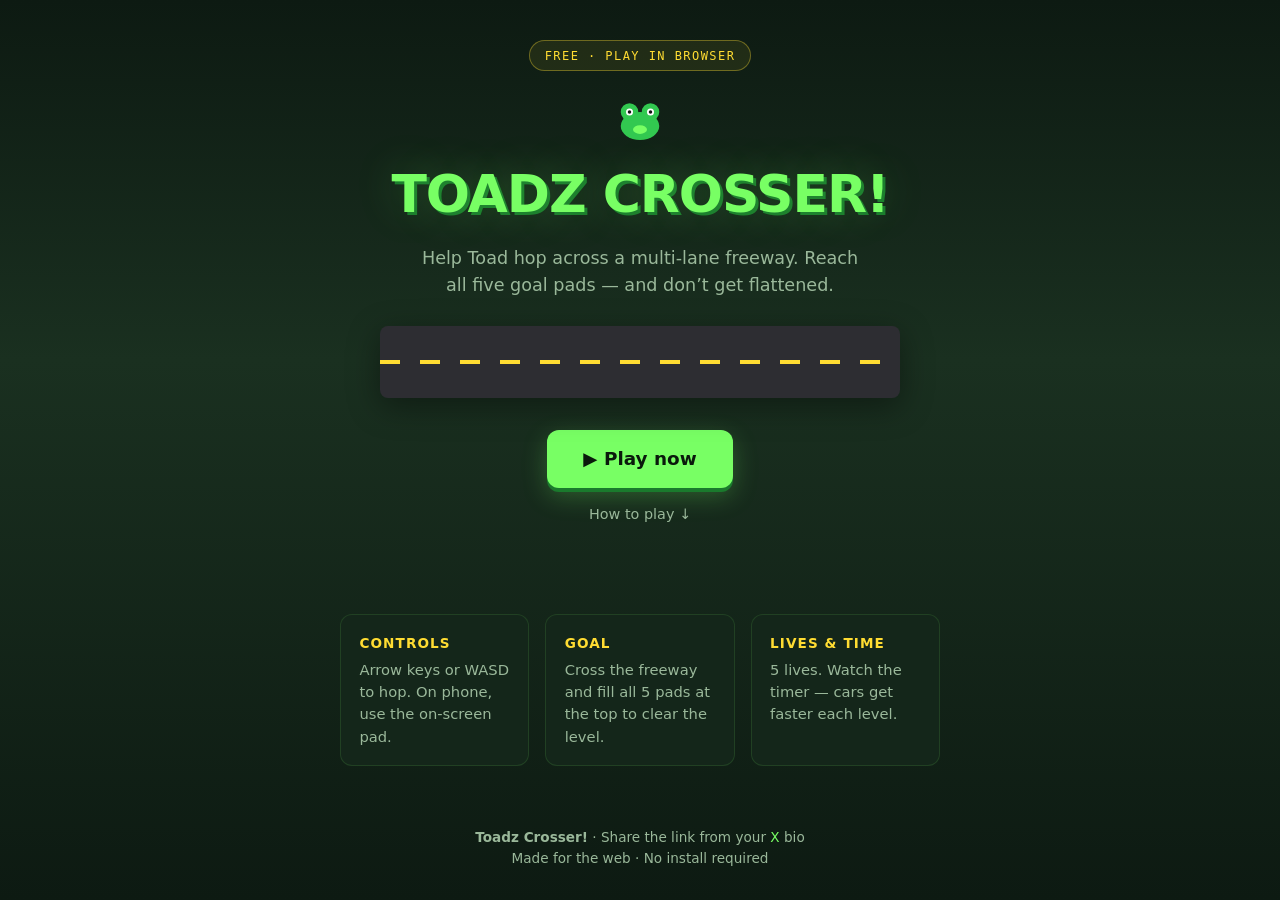
==== index.html @ 5ec3412a "Toadz Crosser! web game Browser version with landing page and playable game for GitHub Pages." ====
<!DOCTYPE html>
<html lang="en">
  <head>
    <meta charset="utf-8" />
    <meta name="viewport" content="width=device-width, initial-scale=1" />
    <meta
      name="description"
      content="Toadz Crosser! — Help a toad hop across a multi-lane freeway. Free browser game."
    />
    <meta name="theme-color" content="#0d1a12" />
    <!-- Open Graph for X / social previews -->
    <meta property="og:title" content="Toadz Crosser!" />
    <meta
      property="og:description"
      content="Help Toad hop across the multi-lane freeway. Free in your browser."
    />
    <meta property="og:type" content="website" />
    <meta name="twitter:card" content="summary_large_image" />
    <meta name="twitter:title" content="Toadz Crosser!" />
    <meta
      name="twitter:description"
      content="Frogger-style toad vs. freeway. Play free in the browser."
    />
    <title>Toadz Crosser! — Free Browser Game</title>
    <link rel="stylesheet" href="css/style.css" />
    <link rel="icon" href="data:image/svg+xml,%3Csvg xmlns='http://www.w3.org/2000/svg' viewBox='0 0 64 64'%3E%3Ccircle cx='32' cy='36' r='18' fill='%2332c850'/%3E%3Ccircle cx='22' cy='22' r='8' fill='%2332c850'/%3E%3Ccircle cx='42' cy='22' r='8' fill='%2332c850'/%3E%3Ccircle cx='22' cy='22' r='3' fill='%23fff'/%3E%3Ccircle cx='42' cy='22' r='3' fill='%23fff'/%3E%3C/svg%3E" />
  </head>
  <body>
    <div class="landing">
      <header class="hero">
        <div class="badge">Free · Play in browser</div>
        <div class="logo-row">
          <svg class="toad-icon" viewBox="0 0 64 64" aria-hidden="true">
            <ellipse cx="32" cy="40" rx="22" ry="16" fill="#32c850" />
            <circle cx="20" cy="24" r="10" fill="#32c850" />
            <circle cx="44" cy="24" r="10" fill="#32c850" />
            <circle cx="20" cy="24" r="4" fill="#fff" />
            <circle cx="44" cy="24" r="4" fill="#fff" />
            <circle cx="20" cy="24" r="2" fill="#111" />
            <circle cx="44" cy="24" r="2" fill="#111" />
            <ellipse cx="32" cy="44" rx="8" ry="5" fill="#78ff64" />
          </svg>
        </div>
        <h1>TOADZ CROSSER!</h1>
        <p class="tagline">
          Help Toad hop across a multi-lane freeway. Reach all five goal pads —
          and don’t get flattened.
        </p>

        <div class="road-strip" aria-hidden="true">
          <div class="car c1"></div>
          <div class="car c2"></div>
        </div>

        <a class="cta" href="play.html">▶ Play now</a>
        <br />
        <a class="cta-secondary" href="play.html#how">How to play ↓</a>
      </header>

      <section class="cards" id="how">
        <article class="card">
          <h3>Controls</h3>
          <p>Arrow keys or WASD to hop. On phone, use the on-screen pad.</p>
        </article>
        <article class="card">
          <h3>Goal</h3>
          <p>Cross the freeway and fill all 5 pads at the top to clear the level.</p>
        </article>
        <article class="card">
          <h3>Lives &amp; time</h3>
          <p>5 lives. Watch the timer — cars get faster each level.</p>
        </article>
      </section>

      <footer class="footer">
        <p>
          <strong>Toadz Crosser!</strong> · Share the link from your
          <a href="https://x.com" rel="noopener">X</a> bio<br />
          Made for the web · No install required
        </p>
      </footer>
    </div>
  </body>
</html>
---- css/style.css ----
/* Toadz Crosser! — site styles */
:root {
  --bg: #0d1a12;
  --panel: #14261a;
  --lime: #78ff64;
  --green: #32c850;
  --dark-green: #1a7a2d;
  --yellow: #ffdc32;
  --road: #2d2d32;
  --white: #f5fff5;
  --muted: #9ab89a;
  --red: #dc3232;
  --font: "Segoe UI", system-ui, -apple-system, sans-serif;
  --mono: "Consolas", "SF Mono", ui-monospace, monospace;
}

*,
*::before,
*::after {
  box-sizing: border-box;
  margin: 0;
  padding: 0;
}

html {
  scroll-behavior: smooth;
}

body {
  font-family: var(--font);
  background: var(--bg);
  color: var(--white);
  min-height: 100vh;
  line-height: 1.5;
}

/* ---- Landing ---- */
.landing {
  min-height: 100vh;
  display: flex;
  flex-direction: column;
  align-items: center;
  background:
    linear-gradient(180deg, #0d1a12 0%, #1a3020 40%, #0d1a12 100%);
  overflow-x: hidden;
}

.hero {
  width: 100%;
  max-width: 720px;
  padding: 2.5rem 1.25rem 3rem;
  text-align: center;
}

.badge {
  display: inline-block;
  font-family: var(--mono);
  font-size: 0.75rem;
  letter-spacing: 0.12em;
  text-transform: uppercase;
  color: var(--yellow);
  border: 1px solid rgba(255, 220, 50, 0.35);
  border-radius: 999px;
  padding: 0.35rem 0.9rem;
  margin-bottom: 1.25rem;
  background: rgba(255, 220, 50, 0.08);
}

.logo-row {
  display: flex;
  align-items: center;
  justify-content: center;
  gap: 0.75rem;
  margin-bottom: 0.5rem;
}

.toad-icon {
  width: 56px;
  height: 56px;
  animation: hop 1.2s ease-in-out infinite;
}

@keyframes hop {
  0%, 100% { transform: translateY(0); }
  40% { transform: translateY(-10px); }
  60% { transform: translateY(-4px); }
}

h1 {
  font-size: clamp(2rem, 6vw, 3.25rem);
  font-weight: 800;
  letter-spacing: -0.02em;
  color: var(--lime);
  text-shadow: 0 0 40px rgba(120, 255, 100, 0.25), 3px 3px 0 var(--dark-green);
  margin-bottom: 0.75rem;
}

.tagline {
  font-size: 1.1rem;
  color: var(--muted);
  max-width: 28rem;
  margin: 0 auto 1.75rem;
}

.road-strip {
  height: 72px;
  width: 100%;
  max-width: 520px;
  margin: 0 auto 2rem;
  background: var(--road);
  border-radius: 8px;
  position: relative;
  overflow: hidden;
  box-shadow: 0 8px 32px rgba(0, 0, 0, 0.4);
}

.road-strip::after {
  content: "";
  position: absolute;
  left: 0;
  right: 0;
  top: 50%;
  height: 4px;
  background: repeating-linear-gradient(
    90deg,
    var(--yellow) 0 20px,
    transparent 20px 40px
  );
  transform: translateY(-50%);
  animation: dash 1.2s linear infinite;
}

@keyframes dash {
  to { background-position: 40px 0; }
}

.car {
  position: absolute;
  top: 12px;
  width: 56px;
  height: 22px;
  border-radius: 5px;
  animation: drive 4s linear infinite;
}

.car.c1 { left: -60px; background: #dc3232; animation-duration: 3.2s; }
.car.c2 { top: 40px; left: -80px; background: #3c78dc; animation-duration: 4.5s; animation-delay: -1.5s; }

@keyframes drive {
  from { transform: translateX(0); }
  to { transform: translateX(620px); }
}

.cta {
  display: inline-flex;
  align-items: center;
  justify-content: center;
  gap: 0.5rem;
  background: var(--lime);
  color: #0a1a0c;
  font-weight: 800;
  font-size: 1.15rem;
  text-decoration: none;
  padding: 0.95rem 2.25rem;
  border-radius: 12px;
  border: none;
  cursor: pointer;
  box-shadow: 0 4px 0 var(--dark-green), 0 8px 24px rgba(120, 255, 100, 0.25);
  transition: transform 0.12s, box-shadow 0.12s;
}

.cta:hover {
  transform: translateY(-2px);
  box-shadow: 0 6px 0 var(--dark-green), 0 12px 28px rgba(120, 255, 100, 0.35);
}

.cta:active {
  transform: translateY(2px);
  box-shadow: 0 2px 0 var(--dark-green);
}

.cta-secondary {
  display: inline-block;
  margin-top: 1rem;
  color: var(--muted);
  font-size: 0.9rem;
  text-decoration: none;
}

.cta-secondary:hover {
  color: var(--lime);
}

.cards {
  display: grid;
  grid-template-columns: repeat(auto-fit, minmax(160px, 1fr));
  gap: 1rem;
  width: 100%;
  max-width: 640px;
  margin: 2.5rem auto 0;
  padding: 0 1.25rem;
  text-align: left;
}

.card {
  background: var(--panel);
  border: 1px solid rgba(120, 255, 100, 0.12);
  border-radius: 12px;
  padding: 1.1rem 1.15rem;
}

.card h3 {
  font-size: 0.85rem;
  text-transform: uppercase;
  letter-spacing: 0.08em;
  color: var(--yellow);
  margin-bottom: 0.4rem;
}

.card p {
  font-size: 0.92rem;
  color: var(--muted);
}

.footer {
  margin-top: auto;
  padding: 2rem 1rem;
  text-align: center;
  font-size: 0.85rem;
  color: var(--muted);
}

.footer a {
  color: var(--lime);
  text-decoration: none;
}

/* ---- Play page ---- */
.play-body {
  display: flex;
  flex-direction: column;
  align-items: center;
  min-height: 100vh;
  background: #0a120e;
  padding: 0.75rem;
}

.play-header {
  width: 100%;
  max-width: 640px;
  display: flex;
  align-items: center;
  justify-content: space-between;
  gap: 0.75rem;
  margin-bottom: 0.5rem;
  flex-wrap: wrap;
}

.play-header h1 {
  font-size: 1.15rem;
  text-shadow: none;
  margin: 0;
}

.play-header a {
  color: var(--muted);
  font-size: 0.9rem;
  text-decoration: none;
}

.play-header a:hover {
  color: var(--lime);
}

#game-wrap {
  position: relative;
  line-height: 0;
  border-radius: 8px;
  overflow: hidden;
  box-shadow: 0 12px 48px rgba(0, 0, 0, 0.55);
  max-width: 100%;
}

#game {
  display: block;
  width: 100%;
  max-width: 640px;
  height: auto;
  background: #000;
  touch-action: none;
  image-rendering: pixelated;
}

.touch-pad {
  display: none;
  margin-top: 0.75rem;
  width: 100%;
  max-width: 280px;
  user-select: none;
}

.touch-pad .row {
  display: flex;
  justify-content: center;
  gap: 0.4rem;
  margin: 0.35rem 0;
}

.touch-pad button {
  width: 64px;
  height: 52px;
  border: none;
  border-radius: 10px;
  background: var(--panel);
  color: var(--lime);
  font-size: 1.4rem;
  font-weight: bold;
  cursor: pointer;
  border: 1px solid rgba(120, 255, 100, 0.2);
}

.touch-pad button:active {
  background: var(--dark-green);
  color: white;
}

@media (max-width: 700px), (pointer: coarse) {
  .touch-pad {
    display: block;
  }
}

.hints {
  margin-top: 0.75rem;
  font-family: var(--mono);
  font-size: 0.8rem;
  color: var(--muted);
  text-align: center;
}
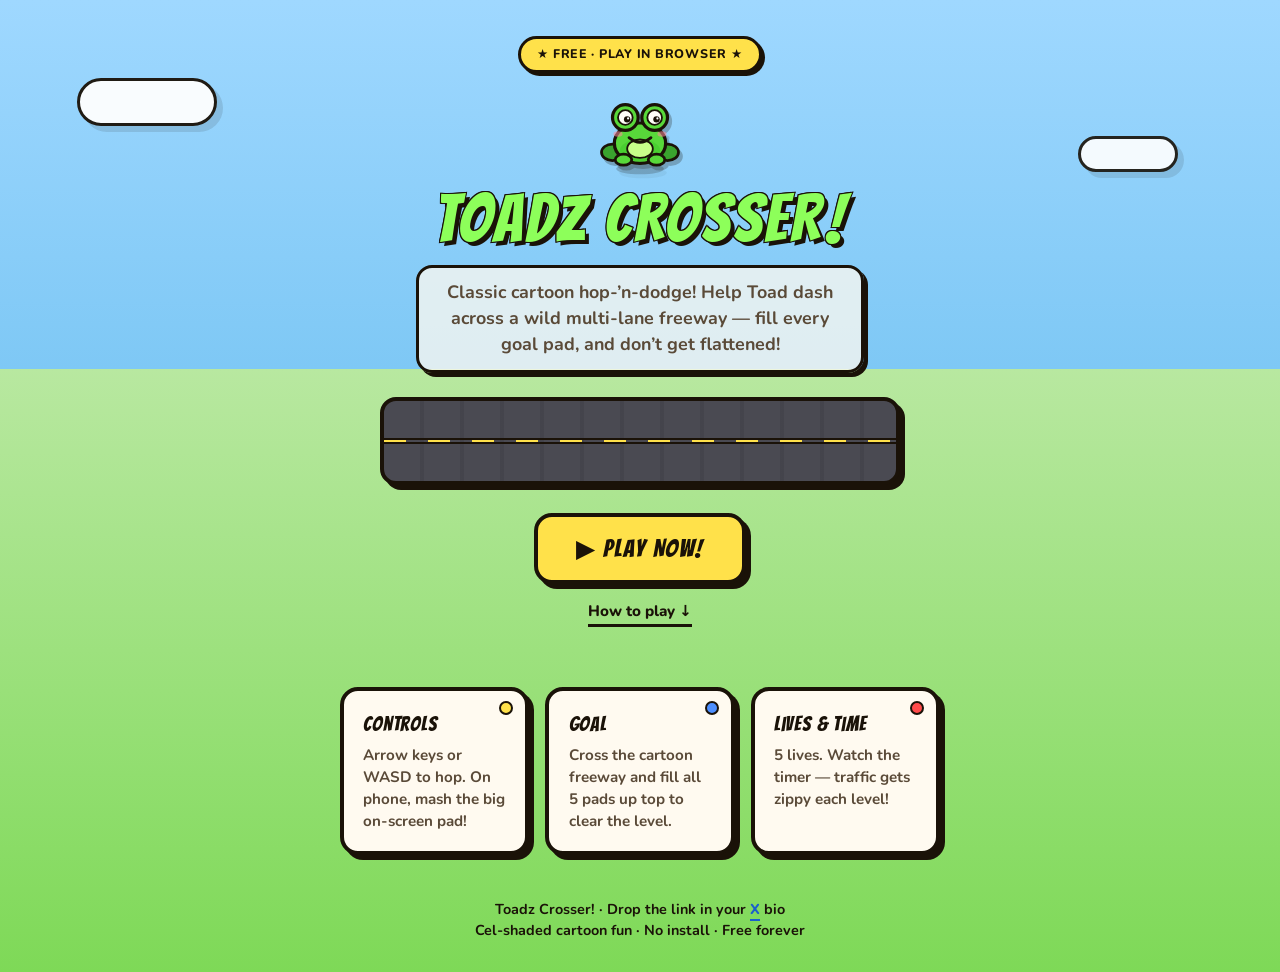
==== commit 39f48fb8: "Cel-shaded American cartoon graphic redesign Bold ink outlines, flat cel colors, comic UI on landing" ====
--- a/index.html
+++ b/index.html
@@ -5,46 +5,77 @@
     <meta name="viewport" content="width=device-width, initial-scale=1" />
     <meta
       name="description"
-      content="Toadz Crosser! — Help a toad hop across a multi-lane freeway. Free browser game."
+      content="Toadz Crosser! — Help a cartoon toad hop across a multi-lane freeway. Free browser game."
     />
-    <meta name="theme-color" content="#0d1a12" />
-    <!-- Open Graph for X / social previews -->
+    <meta name="theme-color" content="#7ec8f5" />
     <meta property="og:title" content="Toadz Crosser!" />
     <meta
       property="og:description"
-      content="Help Toad hop across the multi-lane freeway. Free in your browser."
+      content="Classic cartoon hop-'n-dodge! Help Toad cross the freeway — free in your browser."
     />
     <meta property="og:type" content="website" />
     <meta name="twitter:card" content="summary_large_image" />
     <meta name="twitter:title" content="Toadz Crosser!" />
     <meta
       name="twitter:description"
-      content="Frogger-style toad vs. freeway. Play free in the browser."
+      content="Classic American cartoon-style Frogger. Play free in the browser."
     />
-    <title>Toadz Crosser! — Free Browser Game</title>
+    <title>Toadz Crosser! — Free Cartoon Browser Game</title>
     <link rel="stylesheet" href="css/style.css" />
-    <link rel="icon" href="data:image/svg+xml,%3Csvg xmlns='http://www.w3.org/2000/svg' viewBox='0 0 64 64'%3E%3Ccircle cx='32' cy='36' r='18' fill='%2332c850'/%3E%3Ccircle cx='22' cy='22' r='8' fill='%2332c850'/%3E%3Ccircle cx='42' cy='22' r='8' fill='%2332c850'/%3E%3Ccircle cx='22' cy='22' r='3' fill='%23fff'/%3E%3Ccircle cx='42' cy='22' r='3' fill='%23fff'/%3E%3C/svg%3E" />
+    <link
+      rel="icon"
+      href="data:image/svg+xml,%3Csvg xmlns='http://www.w3.org/2000/svg' viewBox='0 0 64 64'%3E%3Cellipse cx='32' cy='38' rx='20' ry='16' fill='%2358d83a' stroke='%231a1208' stroke-width='3'/%3E%3Ccircle cx='20' cy='22' r='10' fill='%2358d83a' stroke='%231a1208' stroke-width='3'/%3E%3Ccircle cx='44' cy='22' r='10' fill='%2358d83a' stroke='%231a1208' stroke-width='3'/%3E%3Ccircle cx='20' cy='22' r='4' fill='%23fff'/%3E%3Ccircle cx='44' cy='22' r='4' fill='%23fff'/%3E%3Ccircle cx='21' cy='23' r='2' fill='%231a1208'/%3E%3Ccircle cx='45' cy='23' r='2' fill='%231a1208'/%3E%3C/svg%3E"
+    />
   </head>
   <body>
     <div class="landing">
       <header class="hero">
-        <div class="badge">Free · Play in browser</div>
+        <div class="badge">★ Free · Play in browser ★</div>
         <div class="logo-row">
-          <svg class="toad-icon" viewBox="0 0 64 64" aria-hidden="true">
-            <ellipse cx="32" cy="40" rx="22" ry="16" fill="#32c850" />
-            <circle cx="20" cy="24" r="10" fill="#32c850" />
-            <circle cx="44" cy="24" r="10" fill="#32c850" />
-            <circle cx="20" cy="24" r="4" fill="#fff" />
-            <circle cx="44" cy="24" r="4" fill="#fff" />
-            <circle cx="20" cy="24" r="2" fill="#111" />
-            <circle cx="44" cy="24" r="2" fill="#111" />
-            <ellipse cx="32" cy="44" rx="8" ry="5" fill="#78ff64" />
+          <!-- Cel-shaded cartoon toad -->
+          <svg class="toad-icon" viewBox="0 0 96 96" aria-hidden="true">
+            <!-- shadow -->
+            <ellipse cx="48" cy="86" rx="26" ry="6" fill="#1a1208" opacity="0.2" />
+            <!-- back legs -->
+            <ellipse cx="18" cy="68" rx="12" ry="9" fill="#3aa32e" stroke="#1a1208" stroke-width="3" />
+            <ellipse cx="78" cy="68" rx="12" ry="9" fill="#3aa32e" stroke="#1a1208" stroke-width="3" />
+            <!-- body -->
+            <ellipse cx="48" cy="58" rx="28" ry="22" fill="#58d83a" stroke="#1a1208" stroke-width="3.5" />
+            <!-- cel shade band -->
+            <ellipse cx="48" cy="66" rx="22" ry="12" fill="#3fc92a" opacity="0.55" />
+            <!-- belly -->
+            <ellipse cx="48" cy="64" rx="14" ry="10" fill="#c8ff8a" stroke="#1a1208" stroke-width="2" />
+            <!-- front feet -->
+            <ellipse cx="30" cy="76" rx="9" ry="6" fill="#58d83a" stroke="#1a1208" stroke-width="3" />
+            <ellipse cx="66" cy="76" rx="9" ry="6" fill="#58d83a" stroke="#1a1208" stroke-width="3" />
+            <!-- head lumps / eyes -->
+            <circle cx="32" cy="30" r="14" fill="#58d83a" stroke="#1a1208" stroke-width="3.5" />
+            <circle cx="64" cy="30" r="14" fill="#58d83a" stroke="#1a1208" stroke-width="3.5" />
+            <!-- eye whites -->
+            <circle cx="32" cy="30" r="8" fill="#fffdf8" stroke="#1a1208" stroke-width="2" />
+            <circle cx="64" cy="30" r="8" fill="#fffdf8" stroke="#1a1208" stroke-width="2" />
+            <!-- pupils -->
+            <circle cx="34" cy="32" r="3.5" fill="#1a1208" />
+            <circle cx="66" cy="32" r="3.5" fill="#1a1208" />
+            <circle cx="35" cy="31" r="1.2" fill="#fff" />
+            <circle cx="67" cy="31" r="1.2" fill="#fff" />
+            <!-- smile -->
+            <path
+              d="M36 52 Q48 62 60 52"
+              fill="none"
+              stroke="#1a1208"
+              stroke-width="3"
+              stroke-linecap="round"
+            />
+            <!-- cheek blush -->
+            <ellipse cx="24" cy="48" rx="5" ry="3" fill="#ff8a9a" opacity="0.55" />
+            <ellipse cx="72" cy="48" rx="5" ry="3" fill="#ff8a9a" opacity="0.55" />
           </svg>
         </div>
         <h1>TOADZ CROSSER!</h1>
         <p class="tagline">
-          Help Toad hop across a multi-lane freeway. Reach all five goal pads —
-          and don’t get flattened.
+          Classic cartoon hop-’n-dodge! Help Toad dash across a wild multi-lane
+          freeway — fill every goal pad, and don’t get flattened!
         </p>
 
         <div class="road-strip" aria-hidden="true">
@@ -52,31 +83,31 @@
           <div class="car c2"></div>
         </div>
 
-        <a class="cta" href="play.html">▶ Play now</a>
+        <a class="cta" href="play.html">▶ PLAY NOW!</a>
         <br />
-        <a class="cta-secondary" href="play.html#how">How to play ↓</a>
+        <a class="cta-secondary" href="#how">How to play ↓</a>
       </header>
 
       <section class="cards" id="how">
         <article class="card">
           <h3>Controls</h3>
-          <p>Arrow keys or WASD to hop. On phone, use the on-screen pad.</p>
+          <p>Arrow keys or WASD to hop. On phone, mash the big on-screen pad!</p>
         </article>
         <article class="card">
           <h3>Goal</h3>
-          <p>Cross the freeway and fill all 5 pads at the top to clear the level.</p>
+          <p>Cross the cartoon freeway and fill all 5 pads up top to clear the level.</p>
         </article>
         <article class="card">
           <h3>Lives &amp; time</h3>
-          <p>5 lives. Watch the timer — cars get faster each level.</p>
+          <p>5 lives. Watch the timer — traffic gets zippy each level!</p>
         </article>
       </section>
 
       <footer class="footer">
         <p>
-          <strong>Toadz Crosser!</strong> · Share the link from your
+          <strong>Toadz Crosser!</strong> · Drop the link in your
           <a href="https://x.com" rel="noopener">X</a> bio<br />
-          Made for the web · No install required
+          Cel-shaded cartoon fun · No install · Free forever
         </p>
       </footer>
     </div>
--- a/css/style.css
+++ b/css/style.css
@@ -1,17 +1,25 @@
-/* Toadz Crosser! — site styles */
+/* Toadz Crosser! — classic American 2D cartoon / cel-shaded UI */
+@import url("https://fonts.googleapis.com/css2?family=Bangers&family=Nunito:wght@600;700;800&display=swap");
+
 :root {
-  --bg: #0d1a12;
-  --panel: #14261a;
-  --lime: #78ff64;
-  --green: #32c850;
-  --dark-green: #1a7a2d;
-  --yellow: #ffdc32;
-  --road: #2d2d32;
-  --white: #f5fff5;
-  --muted: #9ab89a;
-  --red: #dc3232;
-  --font: "Segoe UI", system-ui, -apple-system, sans-serif;
-  --mono: "Consolas", "SF Mono", ui-monospace, monospace;
+  --ink: #1a1208;
+  --paper: #fff6e0;
+  --sky: #7ec8f5;
+  --sky-deep: #4aa3e0;
+  --grass: #5ecf4a;
+  --grass-dark: #3aa32e;
+  --lime: #8dff5a;
+  --yellow: #ffe14a;
+  --orange: #ff9a3c;
+  --red: #ff4b4b;
+  --blue: #4d8fff;
+  --panel: #fffaf0;
+  --road: #4a4a52;
+  --muted: #5a4a38;
+  --white: #fffdf8;
+  --outline: 3px solid var(--ink);
+  --font-display: "Bangers", "Impact", "Arial Black", sans-serif;
+  --font-body: "Nunito", "Trebuchet MS", system-ui, sans-serif;
 }
 
 *,
@@ -27,43 +35,77 @@
 }
 
 body {
-  font-family: var(--font);
-  background: var(--bg);
-  color: var(--white);
+  font-family: var(--font-body);
+  background: var(--sky);
+  color: var(--ink);
   min-height: 100vh;
-  line-height: 1.5;
-}
-
-/* ---- Landing ---- */
+  line-height: 1.45;
+}
+
+/* ---- Landing: sunny cartoon outdoor ---- */
 .landing {
   min-height: 100vh;
   display: flex;
   flex-direction: column;
   align-items: center;
+  position: relative;
+  overflow-x: hidden;
   background:
-    linear-gradient(180deg, #0d1a12 0%, #1a3020 40%, #0d1a12 100%);
-  overflow-x: hidden;
+    linear-gradient(180deg, #9fd8ff 0%, #7ec8f5 38%, #b8e8a0 38%, #7ed957 100%);
+}
+
+/* Soft cartoon cloud blobs */
+.landing::before,
+.landing::after {
+  content: "";
+  position: absolute;
+  background: #fff;
+  border: 3px solid var(--ink);
+  border-radius: 50px;
+  pointer-events: none;
+  z-index: 0;
+  box-shadow: 6px 6px 0 rgba(26, 18, 8, 0.12);
+}
+
+.landing::before {
+  width: 140px;
+  height: 48px;
+  top: 8%;
+  left: 6%;
+  opacity: 0.95;
+}
+
+.landing::after {
+  width: 100px;
+  height: 36px;
+  top: 14%;
+  right: 8%;
+  opacity: 0.9;
 }
 
 .hero {
   width: 100%;
   max-width: 720px;
-  padding: 2.5rem 1.25rem 3rem;
+  padding: 2.25rem 1.25rem 2rem;
   text-align: center;
+  position: relative;
+  z-index: 1;
 }
 
 .badge {
   display: inline-block;
-  font-family: var(--mono);
-  font-size: 0.75rem;
-  letter-spacing: 0.12em;
+  font-family: var(--font-body);
+  font-size: 0.78rem;
+  font-weight: 800;
+  letter-spacing: 0.06em;
   text-transform: uppercase;
-  color: var(--yellow);
-  border: 1px solid rgba(255, 220, 50, 0.35);
+  color: var(--ink);
+  border: var(--outline);
   border-radius: 999px;
-  padding: 0.35rem 0.9rem;
-  margin-bottom: 1.25rem;
-  background: rgba(255, 220, 50, 0.08);
+  padding: 0.4rem 1rem;
+  margin-bottom: 1.1rem;
+  background: var(--yellow);
+  box-shadow: 3px 3px 0 var(--ink);
 }
 
 .logo-row {
@@ -71,47 +113,77 @@
   align-items: center;
   justify-content: center;
   gap: 0.75rem;
-  margin-bottom: 0.5rem;
+  margin-bottom: 0.35rem;
 }
 
 .toad-icon {
-  width: 56px;
-  height: 56px;
-  animation: hop 1.2s ease-in-out infinite;
+  width: 88px;
+  height: 88px;
+  animation: hop 1.15s ease-in-out infinite;
+  filter: drop-shadow(3px 4px 0 rgba(26, 18, 8, 0.25));
 }
 
 @keyframes hop {
-  0%, 100% { transform: translateY(0); }
-  40% { transform: translateY(-10px); }
-  60% { transform: translateY(-4px); }
+  0%, 100% { transform: translateY(0) rotate(-2deg); }
+  40% { transform: translateY(-14px) rotate(2deg); }
+  60% { transform: translateY(-6px) rotate(-1deg); }
 }
 
 h1 {
-  font-size: clamp(2rem, 6vw, 3.25rem);
-  font-weight: 800;
-  letter-spacing: -0.02em;
+  font-family: var(--font-display);
+  font-size: clamp(2.6rem, 9vw, 4.2rem);
+  font-weight: 400;
+  letter-spacing: 0.04em;
   color: var(--lime);
-  text-shadow: 0 0 40px rgba(120, 255, 100, 0.25), 3px 3px 0 var(--dark-green);
-  margin-bottom: 0.75rem;
+  /* Classic cartoon stroke + drop */
+  -webkit-text-stroke: 2px var(--ink);
+  paint-order: stroke fill;
+  text-shadow:
+    4px 4px 0 var(--ink),
+    -1px -1px 0 var(--ink),
+    1px -1px 0 var(--ink),
+    -1px 1px 0 var(--ink);
+  margin-bottom: 0.65rem;
+  line-height: 1.05;
 }
 
 .tagline {
-  font-size: 1.1rem;
+  font-size: 1.12rem;
+  font-weight: 700;
   color: var(--muted);
   max-width: 28rem;
-  margin: 0 auto 1.75rem;
-}
-
+  margin: 0 auto 1.5rem;
+  background: rgba(255, 250, 240, 0.75);
+  border: 3px solid var(--ink);
+  border-radius: 16px;
+  padding: 0.75rem 1rem;
+  box-shadow: 4px 4px 0 var(--ink);
+}
+
+/* Freeway strip — bold comic panel */
 .road-strip {
-  height: 72px;
+  height: 88px;
   width: 100%;
   max-width: 520px;
-  margin: 0 auto 2rem;
+  margin: 0 auto 1.75rem;
   background: var(--road);
-  border-radius: 8px;
+  border: 4px solid var(--ink);
+  border-radius: 16px;
   position: relative;
   overflow: hidden;
-  box-shadow: 0 8px 32px rgba(0, 0, 0, 0.4);
+  box-shadow: 5px 5px 0 var(--ink);
+}
+
+.road-strip::before {
+  content: "";
+  position: absolute;
+  inset: 0;
+  background: repeating-linear-gradient(
+    90deg,
+    transparent 0 36px,
+    rgba(0, 0, 0, 0.08) 36px 40px
+  );
+  pointer-events: none;
 }
 
 .road-strip::after {
@@ -120,75 +192,126 @@
   left: 0;
   right: 0;
   top: 50%;
-  height: 4px;
+  height: 6px;
+  margin-top: -3px;
   background: repeating-linear-gradient(
     90deg,
-    var(--yellow) 0 20px,
-    transparent 20px 40px
+    var(--yellow) 0 22px,
+    transparent 22px 44px
   );
-  transform: translateY(-50%);
-  animation: dash 1.2s linear infinite;
+  border-top: 2px solid var(--ink);
+  border-bottom: 2px solid var(--ink);
+  animation: dash 1.1s linear infinite;
+  z-index: 0;
 }
 
 @keyframes dash {
-  to { background-position: 40px 0; }
-}
-
+  to { background-position: 44px 0; }
+}
+
+/* Cartoon cars on strip */
 .car {
   position: absolute;
-  top: 12px;
-  width: 56px;
-  height: 22px;
-  border-radius: 5px;
+  z-index: 1;
+  top: 10px;
+  width: 70px;
+  height: 28px;
+  border: 3px solid var(--ink);
+  border-radius: 10px 14px 8px 8px;
   animation: drive 4s linear infinite;
-}
-
-.car.c1 { left: -60px; background: #dc3232; animation-duration: 3.2s; }
-.car.c2 { top: 40px; left: -80px; background: #3c78dc; animation-duration: 4.5s; animation-delay: -1.5s; }
+  box-shadow: inset -8px 0 0 rgba(0, 0, 0, 0.15);
+}
+
+.car::before {
+  content: "";
+  position: absolute;
+  top: 4px;
+  width: 18px;
+  height: 14px;
+  background: #a8e0ff;
+  border: 2px solid var(--ink);
+  border-radius: 4px;
+}
+
+.car.c1 {
+  left: -80px;
+  background: #ff4b4b;
+  animation-duration: 3.1s;
+}
+.car.c1::before { right: 8px; }
+
+.car.c2 {
+  top: 48px;
+  left: -100px;
+  background: #4d8fff;
+  animation-duration: 4.4s;
+  animation-delay: -1.4s;
+}
+.car.c2::before { left: 8px; }
+
+.car::after {
+  content: "";
+  position: absolute;
+  bottom: -6px;
+  left: 8px;
+  right: 8px;
+  height: 8px;
+  background:
+    radial-gradient(circle at 20% 50%, #222 0 5px, transparent 5.5px),
+    radial-gradient(circle at 80% 50%, #222 0 5px, transparent 5.5px);
+}
 
 @keyframes drive {
   from { transform: translateX(0); }
-  to { transform: translateX(620px); }
+  to { transform: translateX(640px); }
 }
 
 .cta {
   display: inline-flex;
   align-items: center;
   justify-content: center;
-  gap: 0.5rem;
-  background: var(--lime);
-  color: #0a1a0c;
-  font-weight: 800;
-  font-size: 1.15rem;
+  gap: 0.45rem;
+  background: var(--yellow);
+  color: var(--ink);
+  font-family: var(--font-display);
+  font-weight: 400;
+  font-size: 1.55rem;
+  letter-spacing: 0.06em;
   text-decoration: none;
-  padding: 0.95rem 2.25rem;
-  border-radius: 12px;
-  border: none;
+  padding: 0.85rem 2.4rem;
+  border-radius: 18px;
+  border: 4px solid var(--ink);
   cursor: pointer;
-  box-shadow: 0 4px 0 var(--dark-green), 0 8px 24px rgba(120, 255, 100, 0.25);
-  transition: transform 0.12s, box-shadow 0.12s;
+  box-shadow: 5px 5px 0 var(--ink);
+  transition: transform 0.1s, box-shadow 0.1s;
+  -webkit-text-stroke: 0;
 }
 
 .cta:hover {
-  transform: translateY(-2px);
-  box-shadow: 0 6px 0 var(--dark-green), 0 12px 28px rgba(120, 255, 100, 0.35);
+  transform: translate(-2px, -2px);
+  box-shadow: 7px 7px 0 var(--ink);
+  background: #fff06a;
 }
 
 .cta:active {
-  transform: translateY(2px);
-  box-shadow: 0 2px 0 var(--dark-green);
+  transform: translate(3px, 3px);
+  box-shadow: 2px 2px 0 var(--ink);
 }
 
 .cta-secondary {
   display: inline-block;
   margin-top: 1rem;
-  color: var(--muted);
-  font-size: 0.9rem;
+  color: var(--ink);
+  font-size: 0.95rem;
+  font-weight: 800;
   text-decoration: none;
+  border-bottom: 3px solid var(--ink);
+  padding-bottom: 2px;
 }
 
 .cta-secondary:hover {
-  color: var(--lime);
+  color: #1a6a20;
+  border-color: #1a6a20;
 }
 
 .cards {
@@ -197,42 +320,68 @@
   gap: 1rem;
   width: 100%;
   max-width: 640px;
-  margin: 2.5rem auto 0;
-  padding: 0 1.25rem;
+  margin: 1.75rem auto 0;
+  padding: 0 1.25rem 1rem;
   text-align: left;
+  position: relative;
+  z-index: 1;
 }
 
 .card {
   background: var(--panel);
-  border: 1px solid rgba(120, 255, 100, 0.12);
-  border-radius: 12px;
-  padding: 1.1rem 1.15rem;
-}
+  border: 4px solid var(--ink);
+  border-radius: 18px;
+  padding: 1.15rem 1.2rem;
+  box-shadow: 5px 5px 0 var(--ink);
+  position: relative;
+}
+
+.card::before {
+  content: "";
+  position: absolute;
+  top: 10px;
+  right: 12px;
+  width: 14px;
+  height: 14px;
+  border-radius: 50%;
+  background: var(--yellow);
+  border: 2px solid var(--ink);
+}
+
+.card:nth-child(2)::before { background: var(--blue); }
+.card:nth-child(3)::before { background: var(--red); }
 
 .card h3 {
-  font-size: 0.85rem;
-  text-transform: uppercase;
-  letter-spacing: 0.08em;
-  color: var(--yellow);
-  margin-bottom: 0.4rem;
+  font-family: var(--font-display);
+  font-size: 1.25rem;
+  letter-spacing: 0.04em;
+  color: var(--ink);
+  margin-bottom: 0.35rem;
+  font-weight: 400;
 }
 
 .card p {
-  font-size: 0.92rem;
+  font-size: 0.95rem;
+  font-weight: 700;
   color: var(--muted);
 }
 
 .footer {
   margin-top: auto;
-  padding: 2rem 1rem;
+  padding: 1.75rem 1rem 2rem;
   text-align: center;
-  font-size: 0.85rem;
-  color: var(--muted);
+  font-size: 0.9rem;
+  font-weight: 700;
+  color: var(--ink);
+  position: relative;
+  z-index: 1;
 }
 
 .footer a {
-  color: var(--lime);
+  color: #1a5fcc;
+  font-weight: 800;
   text-decoration: none;
+  border-bottom: 2px solid #1a5fcc;
 }
 
 /* ---- Play page ---- */
@@ -241,7 +390,8 @@
   flex-direction: column;
   align-items: center;
   min-height: 100vh;
-  background: #0a120e;
+  background:
+    linear-gradient(180deg, #8fd0ff 0%, #6bb8f0 30%, #7ed957 30%, #5ecf4a 100%);
   padding: 0.75rem;
 }
 
@@ -252,33 +402,42 @@
   align-items: center;
   justify-content: space-between;
   gap: 0.75rem;
-  margin-bottom: 0.5rem;
+  margin-bottom: 0.55rem;
   flex-wrap: wrap;
 }
 
 .play-header h1 {
-  font-size: 1.15rem;
-  text-shadow: none;
+  font-size: 1.65rem;
   margin: 0;
+  -webkit-text-stroke: 1.5px var(--ink);
+  text-shadow: 2px 2px 0 var(--ink);
 }
 
 .play-header a {
-  color: var(--muted);
-  font-size: 0.9rem;
+  color: var(--ink);
+  font-size: 0.95rem;
+  font-weight: 800;
   text-decoration: none;
+  background: var(--panel);
+  border: 3px solid var(--ink);
+  border-radius: 999px;
+  padding: 0.35rem 0.9rem;
+  box-shadow: 3px 3px 0 var(--ink);
 }
 
 .play-header a:hover {
-  color: var(--lime);
+  background: var(--yellow);
 }
 
 #game-wrap {
   position: relative;
   line-height: 0;
-  border-radius: 8px;
+  border-radius: 16px;
   overflow: hidden;
-  box-shadow: 0 12px 48px rgba(0, 0, 0, 0.55);
   max-width: 100%;
+  border: 5px solid var(--ink);
+  box-shadow: 6px 6px 0 var(--ink);
+  background: #1a1208;
 }
 
 #game {
@@ -286,14 +445,15 @@
   width: 100%;
   max-width: 640px;
   height: auto;
-  background: #000;
+  background: #4aa3e0;
   touch-action: none;
-  image-rendering: pixelated;
+  /* Smooth cartoon, not pixel art */
+  image-rendering: auto;
 }
 
 .touch-pad {
   display: none;
-  margin-top: 0.75rem;
+  margin-top: 0.85rem;
   width: 100%;
   max-width: 280px;
   user-select: none;
@@ -302,26 +462,27 @@
 .touch-pad .row {
   display: flex;
   justify-content: center;
-  gap: 0.4rem;
+  gap: 0.45rem;
   margin: 0.35rem 0;
 }
 
 .touch-pad button {
-  width: 64px;
-  height: 52px;
-  border: none;
-  border-radius: 10px;
-  background: var(--panel);
-  color: var(--lime);
-  font-size: 1.4rem;
+  width: 68px;
+  height: 56px;
+  border-radius: 16px;
+  background: var(--yellow);
+  color: var(--ink);
+  font-size: 1.45rem;
   font-weight: bold;
   cursor: pointer;
-  border: 1px solid rgba(120, 255, 100, 0.2);
+  border: 4px solid var(--ink);
+  box-shadow: 3px 3px 0 var(--ink);
 }
 
 .touch-pad button:active {
-  background: var(--dark-green);
-  color: white;
+  background: var(--orange);
+  transform: translate(2px, 2px);
+  box-shadow: 1px 1px 0 var(--ink);
 }
 
 @media (max-width: 700px), (pointer: coarse) {
@@ -331,9 +492,15 @@
 }
 
 .hints {
-  margin-top: 0.75rem;
-  font-family: var(--mono);
-  font-size: 0.8rem;
-  color: var(--muted);
+  margin-top: 0.85rem;
+  font-family: var(--font-body);
+  font-size: 0.85rem;
+  font-weight: 800;
+  color: var(--ink);
   text-align: center;
-}
+  background: rgba(255, 250, 240, 0.85);
+  border: 3px solid var(--ink);
+  border-radius: 12px;
+  padding: 0.4rem 0.85rem;
+  box-shadow: 3px 3px 0 var(--ink);
+}
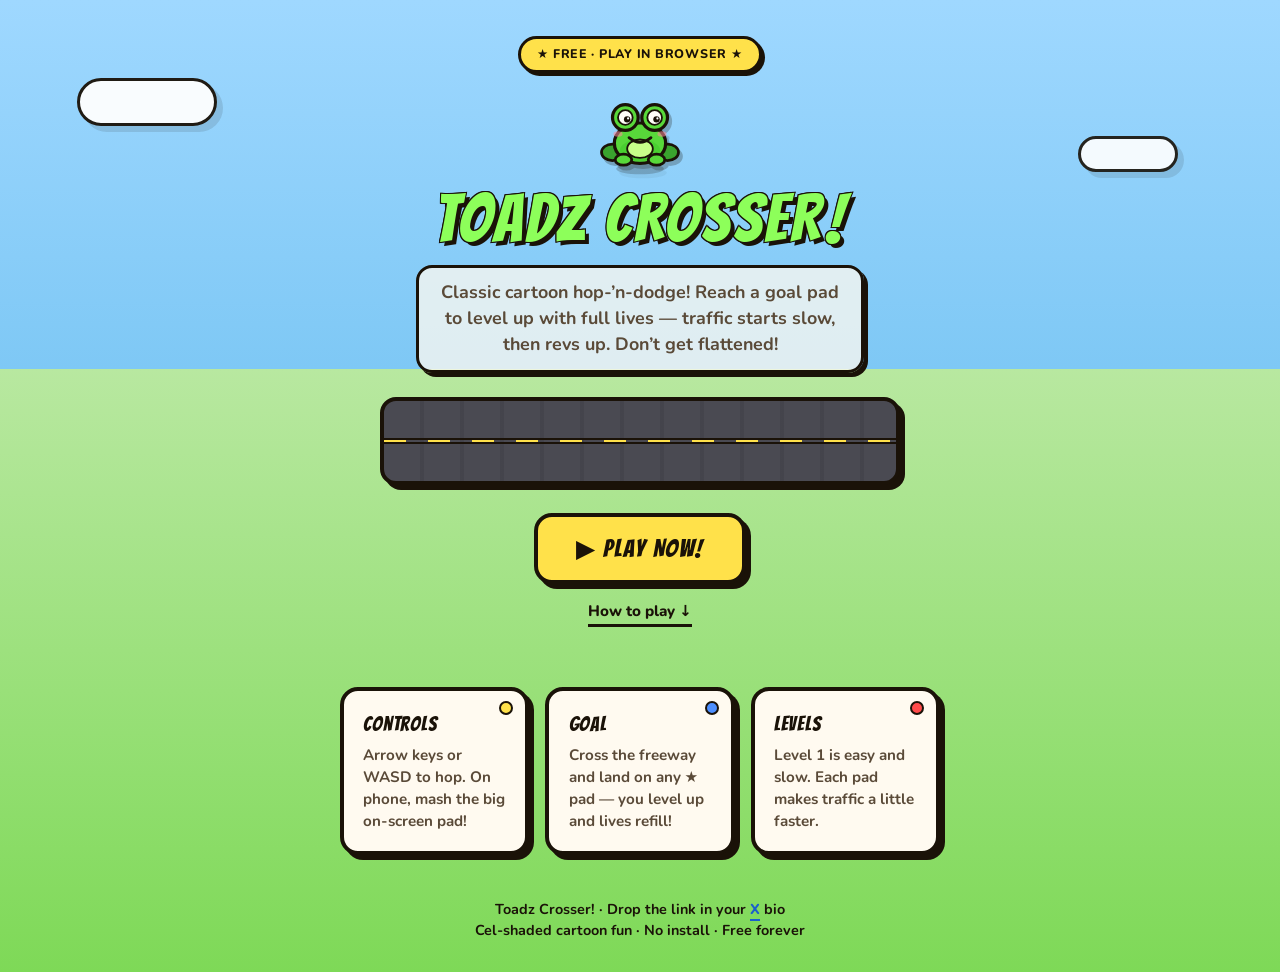
==== commit 62858041: "Rubber-hose hops, POW hits, easier L1, pad = level up - Exaggerated squash/stretch hop with speed li" ====
--- a/index.html
+++ b/index.html
@@ -74,8 +74,8 @@
         </div>
         <h1>TOADZ CROSSER!</h1>
         <p class="tagline">
-          Classic cartoon hop-’n-dodge! Help Toad dash across a wild multi-lane
-          freeway — fill every goal pad, and don’t get flattened!
+          Classic cartoon hop-’n-dodge! Reach a goal pad to level up with full
+          lives — traffic starts slow, then revs up. Don’t get flattened!
         </p>
 
         <div class="road-strip" aria-hidden="true">
@@ -95,11 +95,11 @@
         </article>
         <article class="card">
           <h3>Goal</h3>
-          <p>Cross the cartoon freeway and fill all 5 pads up top to clear the level.</p>
+          <p>Cross the freeway and land on any ★ pad — you level up and lives refill!</p>
         </article>
         <article class="card">
-          <h3>Lives &amp; time</h3>
-          <p>5 lives. Watch the timer — traffic gets zippy each level!</p>
+          <h3>Levels</h3>
+          <p>Level 1 is easy and slow. Each pad makes traffic a little faster.</p>
         </article>
       </section>
 
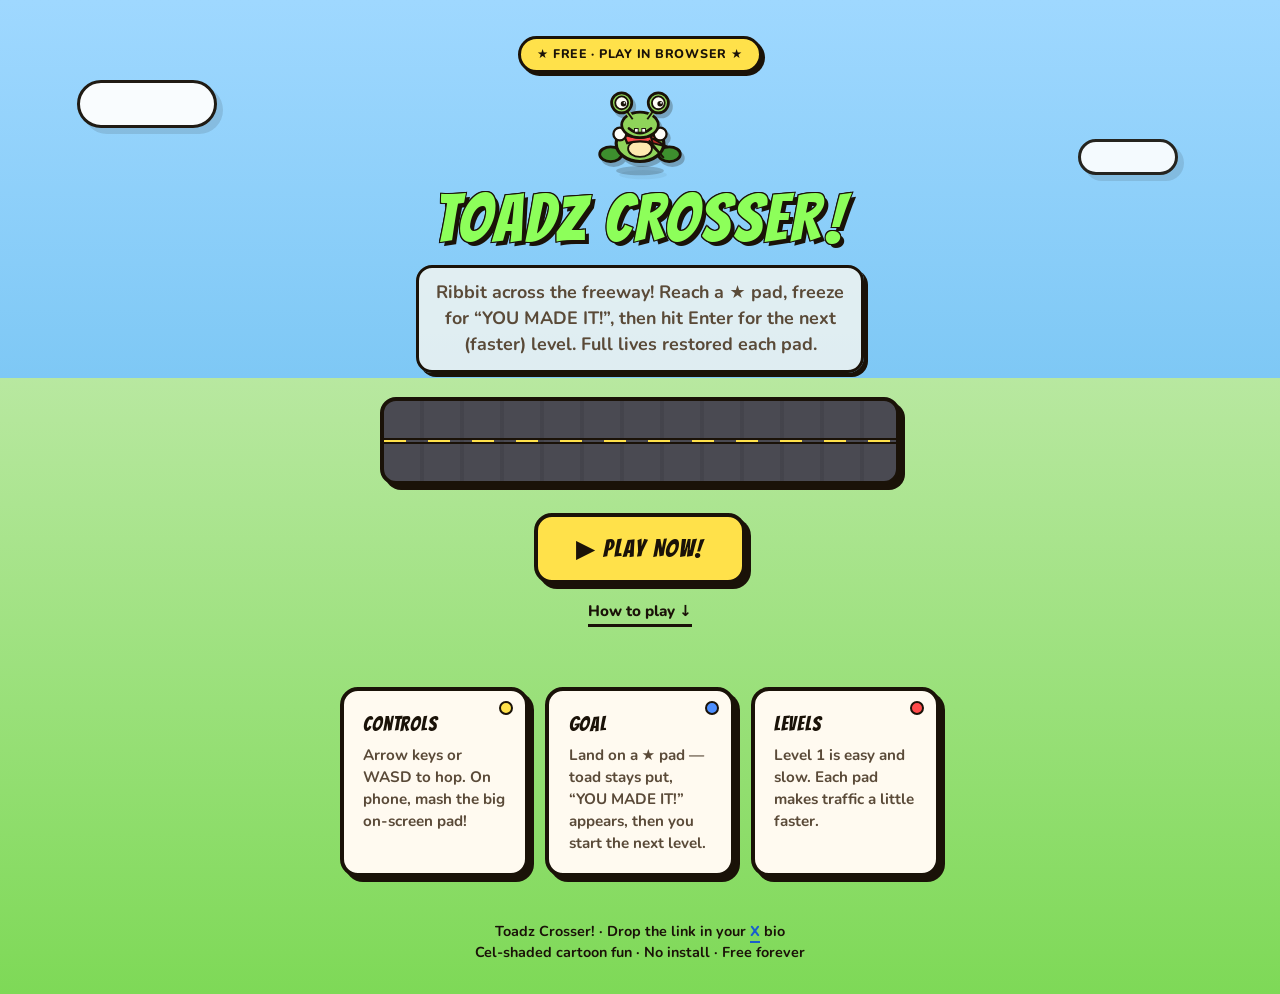
==== commit 9d71eb3f: "New toad look, audio, and YOU MADE IT! pad pause - Redesigned olive toad with spots, scarf, stalk ey" ====
--- a/index.html
+++ b/index.html
@@ -32,50 +32,42 @@
       <header class="hero">
         <div class="badge">★ Free · Play in browser ★</div>
         <div class="logo-row">
-          <!-- Cel-shaded cartoon toad -->
+          <!-- Olive toad: gold spots, cream belly, red scarf, stalk eyes -->
           <svg class="toad-icon" viewBox="0 0 96 96" aria-hidden="true">
-            <!-- shadow -->
-            <ellipse cx="48" cy="86" rx="26" ry="6" fill="#1a1208" opacity="0.2" />
-            <!-- back legs -->
-            <ellipse cx="18" cy="68" rx="12" ry="9" fill="#3aa32e" stroke="#1a1208" stroke-width="3" />
-            <ellipse cx="78" cy="68" rx="12" ry="9" fill="#3aa32e" stroke="#1a1208" stroke-width="3" />
-            <!-- body -->
-            <ellipse cx="48" cy="58" rx="28" ry="22" fill="#58d83a" stroke="#1a1208" stroke-width="3.5" />
-            <!-- cel shade band -->
-            <ellipse cx="48" cy="66" rx="22" ry="12" fill="#3fc92a" opacity="0.55" />
-            <!-- belly -->
-            <ellipse cx="48" cy="64" rx="14" ry="10" fill="#c8ff8a" stroke="#1a1208" stroke-width="2" />
-            <!-- front feet -->
-            <ellipse cx="30" cy="76" rx="9" ry="6" fill="#58d83a" stroke="#1a1208" stroke-width="3" />
-            <ellipse cx="66" cy="76" rx="9" ry="6" fill="#58d83a" stroke="#1a1208" stroke-width="3" />
-            <!-- head lumps / eyes -->
-            <circle cx="32" cy="30" r="14" fill="#58d83a" stroke="#1a1208" stroke-width="3.5" />
-            <circle cx="64" cy="30" r="14" fill="#58d83a" stroke="#1a1208" stroke-width="3.5" />
-            <!-- eye whites -->
-            <circle cx="32" cy="30" r="8" fill="#fffdf8" stroke="#1a1208" stroke-width="2" />
-            <circle cx="64" cy="30" r="8" fill="#fffdf8" stroke="#1a1208" stroke-width="2" />
-            <!-- pupils -->
-            <circle cx="34" cy="32" r="3.5" fill="#1a1208" />
-            <circle cx="66" cy="32" r="3.5" fill="#1a1208" />
-            <circle cx="35" cy="31" r="1.2" fill="#fff" />
-            <circle cx="67" cy="31" r="1.2" fill="#fff" />
-            <!-- smile -->
-            <path
-              d="M36 52 Q48 62 60 52"
-              fill="none"
-              stroke="#1a1208"
-              stroke-width="3"
-              stroke-linecap="round"
-            />
-            <!-- cheek blush -->
-            <ellipse cx="24" cy="48" rx="5" ry="3" fill="#ff8a9a" opacity="0.55" />
-            <ellipse cx="72" cy="48" rx="5" ry="3" fill="#ff8a9a" opacity="0.55" />
+            <ellipse cx="48" cy="88" rx="26" ry="5" fill="#1a1208" opacity="0.2" />
+            <ellipse cx="16" cy="70" rx="12" ry="8" fill="#3d8f2e" stroke="#1a1208" stroke-width="3" />
+            <ellipse cx="80" cy="70" rx="12" ry="8" fill="#3d8f2e" stroke="#1a1208" stroke-width="3" />
+            <ellipse cx="48" cy="58" rx="26" ry="20" fill="#8fd45a" stroke="#1a1208" stroke-width="3.5" />
+            <circle cx="38" cy="52" r="4" fill="#c8e86a" stroke="#1a1208" stroke-width="1.5" />
+            <circle cx="58" cy="60" r="3.5" fill="#c8e86a" stroke="#1a1208" stroke-width="1.5" />
+            <ellipse cx="48" cy="64" rx="13" ry="9" fill="#ffe9b0" stroke="#1a1208" stroke-width="2" />
+            <path d="M30 48 Q48 56 66 48 L62 58 Q48 54 34 58 Z" fill="#ff4b4b" stroke="#1a1208" stroke-width="2.5" />
+            <path d="M60 52 L78 62 L62 58 Z" fill="#c02828" stroke="#1a1208" stroke-width="2" />
+            <path d="M58 55 L74 74 L60 60 Z" fill="#c02828" stroke="#1a1208" stroke-width="2" />
+            <circle cx="26" cy="48" r="7" fill="#fffdf8" stroke="#1a1208" stroke-width="2.5" />
+            <circle cx="70" cy="48" r="7" fill="#fffdf8" stroke="#1a1208" stroke-width="2.5" />
+            <ellipse cx="48" cy="38" rx="20" ry="14" fill="#8fd45a" stroke="#1a1208" stroke-width="3" />
+            <line x1="40" y1="32" x2="30" y2="18" stroke="#8fd45a" stroke-width="5" />
+            <line x1="56" y1="32" x2="66" y2="18" stroke="#8fd45a" stroke-width="5" />
+            <line x1="40" y1="32" x2="30" y2="18" stroke="#1a1208" stroke-width="2" />
+            <line x1="56" y1="32" x2="66" y2="18" stroke="#1a1208" stroke-width="2" />
+            <circle cx="28" cy="14" r="11" fill="#8fd45a" stroke="#1a1208" stroke-width="3" />
+            <circle cx="68" cy="14" r="11" fill="#8fd45a" stroke="#1a1208" stroke-width="3" />
+            <circle cx="28" cy="14" r="7" fill="#fffdf8" stroke="#1a1208" stroke-width="2" />
+            <circle cx="68" cy="14" r="7" fill="#fffdf8" stroke="#1a1208" stroke-width="2" />
+            <circle cx="30" cy="15" r="3" fill="#1a1208" />
+            <circle cx="70" cy="15" r="3" fill="#1a1208" />
+            <circle cx="31" cy="14" r="1" fill="#fff" />
+            <circle cx="71" cy="14" r="1" fill="#fff" />
+            <path d="M36 42 Q48 52 60 42" fill="none" stroke="#1a1208" stroke-width="3" stroke-linecap="round" />
+            <rect x="42" y="42" width="4" height="4" fill="#fff" stroke="#1a1208" stroke-width="1" />
+            <rect x="50" y="42" width="4" height="4" fill="#fff" stroke="#1a1208" stroke-width="1" />
           </svg>
         </div>
         <h1>TOADZ CROSSER!</h1>
         <p class="tagline">
-          Classic cartoon hop-’n-dodge! Reach a goal pad to level up with full
-          lives — traffic starts slow, then revs up. Don’t get flattened!
+          Ribbit across the freeway! Reach a ★ pad, freeze for “YOU MADE IT!”,
+          then hit Enter for the next (faster) level. Full lives restored each pad.
         </p>
 
         <div class="road-strip" aria-hidden="true">
@@ -95,7 +87,7 @@
         </article>
         <article class="card">
           <h3>Goal</h3>
-          <p>Cross the freeway and land on any ★ pad — you level up and lives refill!</p>
+          <p>Land on a ★ pad — toad stays put, “YOU MADE IT!” appears, then you start the next level.</p>
         </article>
         <article class="card">
           <h3>Levels</h3>
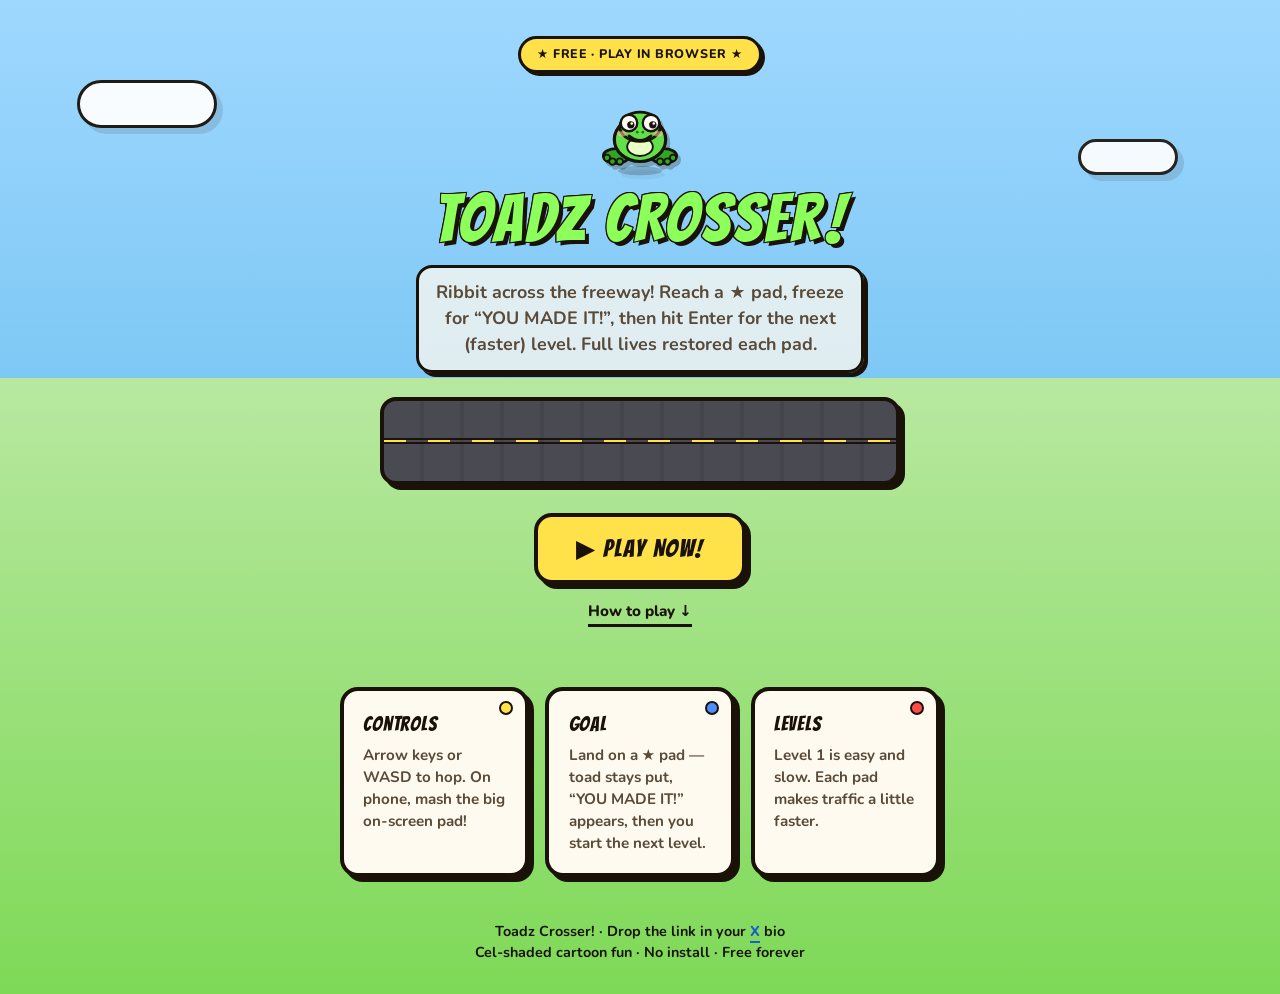
==== commit 4ff42cd4: "New frog look, box trucks, clearer Made It text - Rounder apple-green frog with face eyes, freckles," ====
--- a/index.html
+++ b/index.html
@@ -32,36 +32,33 @@
       <header class="hero">
         <div class="badge">★ Free · Play in browser ★</div>
         <div class="logo-row">
-          <!-- Olive toad: gold spots, cream belly, red scarf, stalk eyes -->
+          <!-- Bright apple-green frog: face eyes, freckles, webbed feet -->
           <svg class="toad-icon" viewBox="0 0 96 96" aria-hidden="true">
-            <ellipse cx="48" cy="88" rx="26" ry="5" fill="#1a1208" opacity="0.2" />
-            <ellipse cx="16" cy="70" rx="12" ry="8" fill="#3d8f2e" stroke="#1a1208" stroke-width="3" />
-            <ellipse cx="80" cy="70" rx="12" ry="8" fill="#3d8f2e" stroke="#1a1208" stroke-width="3" />
-            <ellipse cx="48" cy="58" rx="26" ry="20" fill="#8fd45a" stroke="#1a1208" stroke-width="3.5" />
-            <circle cx="38" cy="52" r="4" fill="#c8e86a" stroke="#1a1208" stroke-width="1.5" />
-            <circle cx="58" cy="60" r="3.5" fill="#c8e86a" stroke="#1a1208" stroke-width="1.5" />
-            <ellipse cx="48" cy="64" rx="13" ry="9" fill="#ffe9b0" stroke="#1a1208" stroke-width="2" />
-            <path d="M30 48 Q48 56 66 48 L62 58 Q48 54 34 58 Z" fill="#ff4b4b" stroke="#1a1208" stroke-width="2.5" />
-            <path d="M60 52 L78 62 L62 58 Z" fill="#c02828" stroke="#1a1208" stroke-width="2" />
-            <path d="M58 55 L74 74 L60 60 Z" fill="#c02828" stroke="#1a1208" stroke-width="2" />
-            <circle cx="26" cy="48" r="7" fill="#fffdf8" stroke="#1a1208" stroke-width="2.5" />
-            <circle cx="70" cy="48" r="7" fill="#fffdf8" stroke="#1a1208" stroke-width="2.5" />
-            <ellipse cx="48" cy="38" rx="20" ry="14" fill="#8fd45a" stroke="#1a1208" stroke-width="3" />
-            <line x1="40" y1="32" x2="30" y2="18" stroke="#8fd45a" stroke-width="5" />
-            <line x1="56" y1="32" x2="66" y2="18" stroke="#8fd45a" stroke-width="5" />
-            <line x1="40" y1="32" x2="30" y2="18" stroke="#1a1208" stroke-width="2" />
-            <line x1="56" y1="32" x2="66" y2="18" stroke="#1a1208" stroke-width="2" />
-            <circle cx="28" cy="14" r="11" fill="#8fd45a" stroke="#1a1208" stroke-width="3" />
-            <circle cx="68" cy="14" r="11" fill="#8fd45a" stroke="#1a1208" stroke-width="3" />
-            <circle cx="28" cy="14" r="7" fill="#fffdf8" stroke="#1a1208" stroke-width="2" />
-            <circle cx="68" cy="14" r="7" fill="#fffdf8" stroke="#1a1208" stroke-width="2" />
-            <circle cx="30" cy="15" r="3" fill="#1a1208" />
-            <circle cx="70" cy="15" r="3" fill="#1a1208" />
-            <circle cx="31" cy="14" r="1" fill="#fff" />
-            <circle cx="71" cy="14" r="1" fill="#fff" />
-            <path d="M36 42 Q48 52 60 42" fill="none" stroke="#1a1208" stroke-width="3" stroke-linecap="round" />
-            <rect x="42" y="42" width="4" height="4" fill="#fff" stroke="#1a1208" stroke-width="1" />
-            <rect x="50" y="42" width="4" height="4" fill="#fff" stroke="#1a1208" stroke-width="1" />
+            <ellipse cx="48" cy="88" rx="24" ry="5" fill="#1a1208" opacity="0.2" />
+            <ellipse cx="22" cy="72" rx="14" ry="8" fill="#2fa824" stroke="#1a1208" stroke-width="3" />
+            <ellipse cx="74" cy="72" rx="14" ry="8" fill="#2fa824" stroke="#1a1208" stroke-width="3" />
+            <circle cx="12" cy="74" r="3.5" fill="#2fa824" stroke="#1a1208" stroke-width="2" />
+            <circle cx="18" cy="78" r="3.5" fill="#2fa824" stroke="#1a1208" stroke-width="2" />
+            <circle cx="26" cy="78" r="3.5" fill="#2fa824" stroke="#1a1208" stroke-width="2" />
+            <circle cx="84" cy="74" r="3.5" fill="#2fa824" stroke="#1a1208" stroke-width="2" />
+            <circle cx="78" cy="78" r="3.5" fill="#2fa824" stroke="#1a1208" stroke-width="2" />
+            <circle cx="70" cy="78" r="3.5" fill="#2fa824" stroke="#1a1208" stroke-width="2" />
+            <ellipse cx="48" cy="54" rx="28" ry="24" fill="#62e04a" stroke="#1a1208" stroke-width="3.5" />
+            <circle cx="38" cy="48" r="3" fill="#2a9a22" />
+            <circle cx="58" cy="56" r="2.5" fill="#2a9a22" />
+            <ellipse cx="48" cy="62" rx="14" ry="10" fill="#e8ffc8" stroke="#1a1208" stroke-width="2" />
+            <ellipse cx="48" cy="40" rx="22" ry="16" fill="#62e04a" stroke="#1a1208" stroke-width="3" />
+            <circle cx="36" cy="36" r="9" fill="#fffdf8" stroke="#1a1208" stroke-width="2.5" />
+            <circle cx="60" cy="36" r="9" fill="#fffdf8" stroke="#1a1208" stroke-width="2.5" />
+            <circle cx="38" cy="38" r="4" fill="#1a1208" />
+            <circle cx="62" cy="38" r="4" fill="#1a1208" />
+            <circle cx="39" cy="36.5" r="1.4" fill="#fff" />
+            <circle cx="63" cy="36.5" r="1.4" fill="#fff" />
+            <circle cx="45" cy="46" r="1.5" fill="#1e7a18" />
+            <circle cx="51" cy="46" r="1.5" fill="#1e7a18" />
+            <path d="M36 50 Q48 60 60 50" fill="none" stroke="#1a1208" stroke-width="3" stroke-linecap="round" />
+            <ellipse cx="28" cy="48" rx="5" ry="3" fill="#ffb0a0" opacity="0.6" />
+            <ellipse cx="68" cy="48" rx="5" ry="3" fill="#ffb0a0" opacity="0.6" />
           </svg>
         </div>
         <h1>TOADZ CROSSER!</h1>
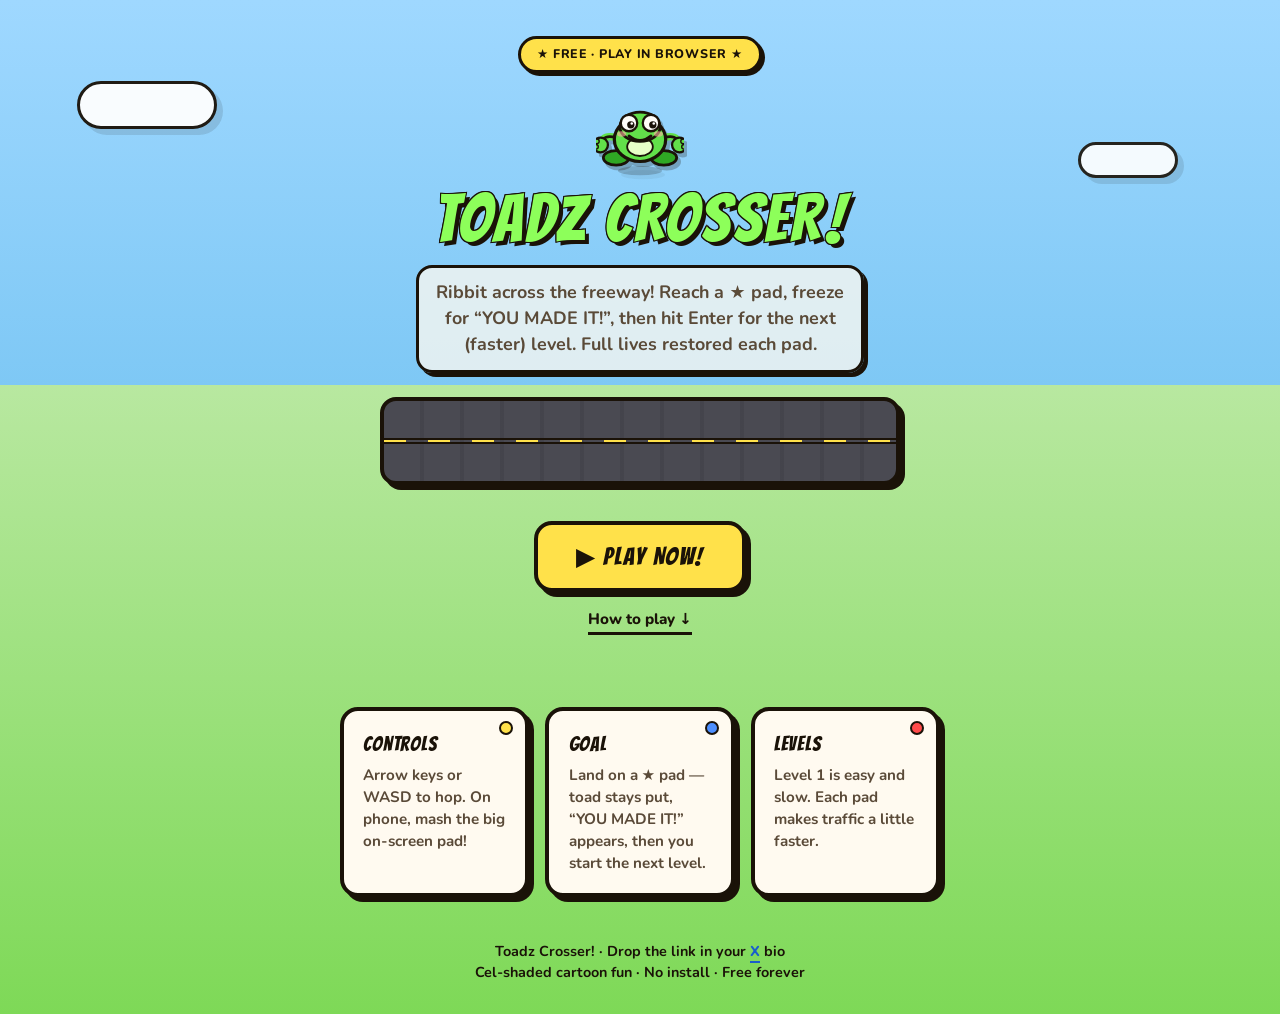
==== commit faf4039f: "Title layout: instructions below road; toad with arms - Reorder pre-game title so HOW TO PLAY sits f" ====
--- a/index.html
+++ b/index.html
@@ -35,14 +35,19 @@
           <!-- Bright apple-green frog: face eyes, freckles, webbed feet -->
           <svg class="toad-icon" viewBox="0 0 96 96" aria-hidden="true">
             <ellipse cx="48" cy="88" rx="24" ry="5" fill="#1a1208" opacity="0.2" />
-            <ellipse cx="22" cy="72" rx="14" ry="8" fill="#2fa824" stroke="#1a1208" stroke-width="3" />
-            <ellipse cx="74" cy="72" rx="14" ry="8" fill="#2fa824" stroke="#1a1208" stroke-width="3" />
-            <circle cx="12" cy="74" r="3.5" fill="#2fa824" stroke="#1a1208" stroke-width="2" />
-            <circle cx="18" cy="78" r="3.5" fill="#2fa824" stroke="#1a1208" stroke-width="2" />
-            <circle cx="26" cy="78" r="3.5" fill="#2fa824" stroke="#1a1208" stroke-width="2" />
-            <circle cx="84" cy="74" r="3.5" fill="#2fa824" stroke="#1a1208" stroke-width="2" />
-            <circle cx="78" cy="78" r="3.5" fill="#2fa824" stroke="#1a1208" stroke-width="2" />
-            <circle cx="70" cy="78" r="3.5" fill="#2fa824" stroke="#1a1208" stroke-width="2" />
+            <ellipse cx="22" cy="74" rx="14" ry="8" fill="#2fa824" stroke="#1a1208" stroke-width="3" />
+            <ellipse cx="74" cy="74" rx="14" ry="8" fill="#2fa824" stroke="#1a1208" stroke-width="3" />
+            <!-- arms -->
+            <path d="M22 52 Q8 48 6 58" fill="none" stroke="#62e04a" stroke-width="8" stroke-linecap="round" />
+            <path d="M22 52 Q8 48 6 58" fill="none" stroke="#1a1208" stroke-width="3" stroke-linecap="round" />
+            <path d="M74 52 Q88 48 90 58" fill="none" stroke="#62e04a" stroke-width="8" stroke-linecap="round" />
+            <path d="M74 52 Q88 48 90 58" fill="none" stroke="#1a1208" stroke-width="3" stroke-linecap="round" />
+            <circle cx="5" cy="60" r="8" fill="#62e04a" stroke="#1a1208" stroke-width="2.5" />
+            <circle cx="91" cy="60" r="8" fill="#62e04a" stroke="#1a1208" stroke-width="2.5" />
+            <circle cx="1" cy="56" r="2.5" fill="#62e04a" stroke="#1a1208" stroke-width="1.5" />
+            <circle cx="0" cy="62" r="2.5" fill="#62e04a" stroke="#1a1208" stroke-width="1.5" />
+            <circle cx="95" cy="56" r="2.5" fill="#62e04a" stroke="#1a1208" stroke-width="1.5" />
+            <circle cx="96" cy="62" r="2.5" fill="#62e04a" stroke="#1a1208" stroke-width="1.5" />
             <ellipse cx="48" cy="54" rx="28" ry="24" fill="#62e04a" stroke="#1a1208" stroke-width="3.5" />
             <circle cx="38" cy="48" r="3" fill="#2a9a22" />
             <circle cx="58" cy="56" r="2.5" fill="#2a9a22" />
@@ -54,8 +59,6 @@
             <circle cx="62" cy="38" r="4" fill="#1a1208" />
             <circle cx="39" cy="36.5" r="1.4" fill="#fff" />
             <circle cx="63" cy="36.5" r="1.4" fill="#fff" />
-            <circle cx="45" cy="46" r="1.5" fill="#1e7a18" />
-            <circle cx="51" cy="46" r="1.5" fill="#1e7a18" />
             <path d="M36 50 Q48 60 60 50" fill="none" stroke="#1a1208" stroke-width="3" stroke-linecap="round" />
             <ellipse cx="28" cy="48" rx="5" ry="3" fill="#ffb0a0" opacity="0.6" />
             <ellipse cx="68" cy="48" rx="5" ry="3" fill="#ffb0a0" opacity="0.6" />
--- a/css/style.css
+++ b/css/style.css
@@ -165,7 +165,7 @@
   height: 88px;
   width: 100%;
   max-width: 520px;
-  margin: 0 auto 1.75rem;
+  margin: 0 auto 2.25rem;
   background: var(--road);
   border: 4px solid var(--ink);
   border-radius: 16px;
@@ -320,11 +320,13 @@
   gap: 1rem;
   width: 100%;
   max-width: 640px;
-  margin: 1.75rem auto 0;
+  /* Keep how-to cards clearly below the road strip */
+  margin: 2.5rem auto 0;
   padding: 0 1.25rem 1rem;
   text-align: left;
   position: relative;
   z-index: 1;
+  clear: both;
 }
 
 .card {
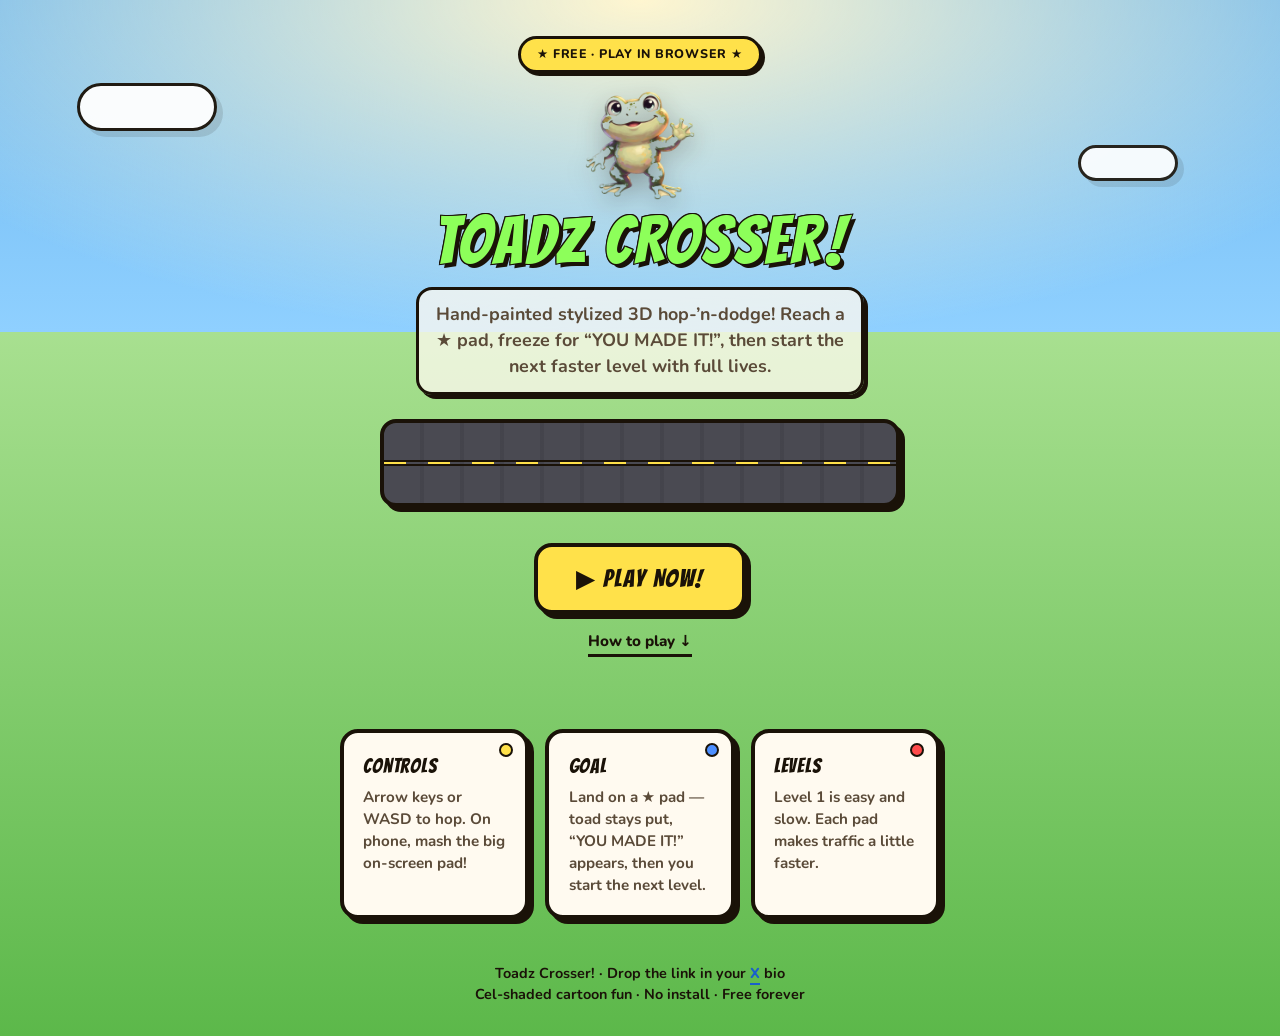
==== commit b0bc77b6: "Hand-painted stylized 3D art upgrade Add painted frog, cars, trucks, and lily pad sprites with chrom" ====
--- a/index.html
+++ b/index.html
@@ -32,42 +32,18 @@
       <header class="hero">
         <div class="badge">★ Free · Play in browser ★</div>
         <div class="logo-row">
-          <!-- Bright apple-green frog: face eyes, freckles, webbed feet -->
-          <svg class="toad-icon" viewBox="0 0 96 96" aria-hidden="true">
-            <ellipse cx="48" cy="88" rx="24" ry="5" fill="#1a1208" opacity="0.2" />
-            <ellipse cx="22" cy="74" rx="14" ry="8" fill="#2fa824" stroke="#1a1208" stroke-width="3" />
-            <ellipse cx="74" cy="74" rx="14" ry="8" fill="#2fa824" stroke="#1a1208" stroke-width="3" />
-            <!-- arms -->
-            <path d="M22 52 Q8 48 6 58" fill="none" stroke="#62e04a" stroke-width="8" stroke-linecap="round" />
-            <path d="M22 52 Q8 48 6 58" fill="none" stroke="#1a1208" stroke-width="3" stroke-linecap="round" />
-            <path d="M74 52 Q88 48 90 58" fill="none" stroke="#62e04a" stroke-width="8" stroke-linecap="round" />
-            <path d="M74 52 Q88 48 90 58" fill="none" stroke="#1a1208" stroke-width="3" stroke-linecap="round" />
-            <circle cx="5" cy="60" r="8" fill="#62e04a" stroke="#1a1208" stroke-width="2.5" />
-            <circle cx="91" cy="60" r="8" fill="#62e04a" stroke="#1a1208" stroke-width="2.5" />
-            <circle cx="1" cy="56" r="2.5" fill="#62e04a" stroke="#1a1208" stroke-width="1.5" />
-            <circle cx="0" cy="62" r="2.5" fill="#62e04a" stroke="#1a1208" stroke-width="1.5" />
-            <circle cx="95" cy="56" r="2.5" fill="#62e04a" stroke="#1a1208" stroke-width="1.5" />
-            <circle cx="96" cy="62" r="2.5" fill="#62e04a" stroke="#1a1208" stroke-width="1.5" />
-            <ellipse cx="48" cy="54" rx="28" ry="24" fill="#62e04a" stroke="#1a1208" stroke-width="3.5" />
-            <circle cx="38" cy="48" r="3" fill="#2a9a22" />
-            <circle cx="58" cy="56" r="2.5" fill="#2a9a22" />
-            <ellipse cx="48" cy="62" rx="14" ry="10" fill="#e8ffc8" stroke="#1a1208" stroke-width="2" />
-            <ellipse cx="48" cy="40" rx="22" ry="16" fill="#62e04a" stroke="#1a1208" stroke-width="3" />
-            <circle cx="36" cy="36" r="9" fill="#fffdf8" stroke="#1a1208" stroke-width="2.5" />
-            <circle cx="60" cy="36" r="9" fill="#fffdf8" stroke="#1a1208" stroke-width="2.5" />
-            <circle cx="38" cy="38" r="4" fill="#1a1208" />
-            <circle cx="62" cy="38" r="4" fill="#1a1208" />
-            <circle cx="39" cy="36.5" r="1.4" fill="#fff" />
-            <circle cx="63" cy="36.5" r="1.4" fill="#fff" />
-            <path d="M36 50 Q48 60 60 50" fill="none" stroke="#1a1208" stroke-width="3" stroke-linecap="round" />
-            <ellipse cx="28" cy="48" rx="5" ry="3" fill="#ffb0a0" opacity="0.6" />
-            <ellipse cx="68" cy="48" rx="5" ry="3" fill="#ffb0a0" opacity="0.6" />
-          </svg>
+          <img
+            class="toad-icon"
+            src="assets/toad.png"
+            width="110"
+            height="110"
+            alt="Toadz Crosser frog hero"
+          />
         </div>
         <h1>TOADZ CROSSER!</h1>
         <p class="tagline">
-          Ribbit across the freeway! Reach a ★ pad, freeze for “YOU MADE IT!”,
-          then hit Enter for the next (faster) level. Full lives restored each pad.
+          Hand-painted stylized 3D hop-’n-dodge! Reach a ★ pad, freeze for
+          “YOU MADE IT!”, then start the next faster level with full lives.
         </p>
 
         <div class="road-strip" aria-hidden="true">
--- a/css/style.css
+++ b/css/style.css
@@ -50,8 +50,10 @@
   align-items: center;
   position: relative;
   overflow-x: hidden;
+  /* Soft painted sky → meadow */
   background:
-    linear-gradient(180deg, #9fd8ff 0%, #7ec8f5 38%, #b8e8a0 38%, #7ed957 100%);
+    radial-gradient(ellipse 120% 60% at 50% 0%, #fff6d0 0%, transparent 55%),
+    linear-gradient(180deg, #6eb8f0 0%, #8fd0ff 32%, #a8e090 32%, #5cb84a 100%);
 }
 
 /* Soft cartoon cloud blobs */
@@ -117,10 +119,11 @@
 }
 
 .toad-icon {
-  width: 88px;
-  height: 88px;
+  width: 110px;
+  height: 110px;
+  object-fit: contain;
   animation: hop 1.15s ease-in-out infinite;
-  filter: drop-shadow(3px 4px 0 rgba(26, 18, 8, 0.25));
+  filter: drop-shadow(0 8px 12px rgba(26, 18, 8, 0.35));
 }
 
 @keyframes hop {
